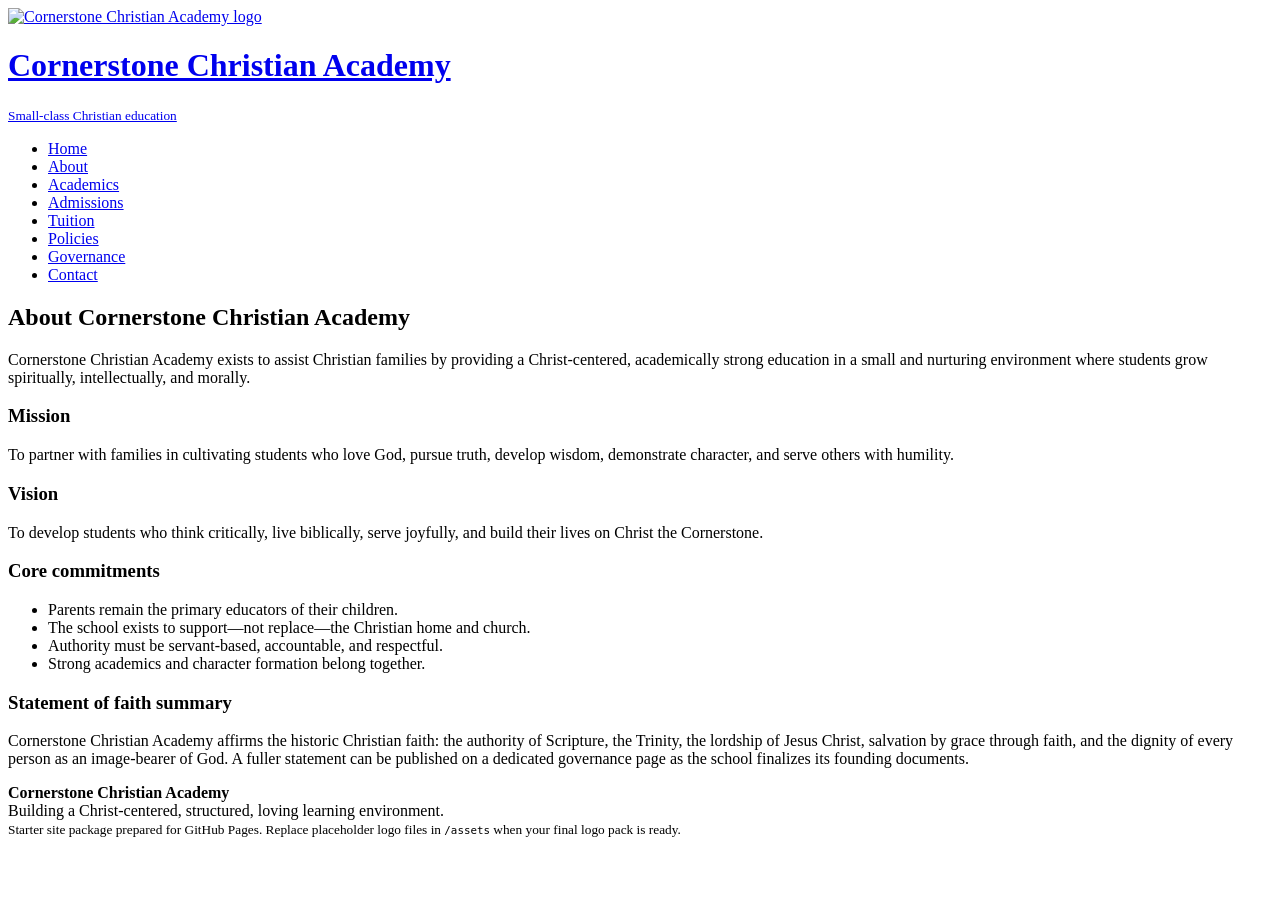
==== about.html @ 10e6d58f "first commit package" ====
<!doctype html>
<html lang="en">
<head>
  <meta charset="utf-8">
  <meta name="viewport" content="width=device-width, initial-scale=1">
  <title>About | Cornerstone Christian Academy</title>
  <meta name="description" content="Cornerstone Christian Academy">
  <link rel="icon" href="/academy/assets/favicon.svg" type="image/svg+xml">
  <link rel="stylesheet" href="/academy/style.css">
</head>
<body>

<header class="site-header">
  <div class="nav-wrap">
    <a class="brand" href="/academy/">
      <img src="/academy/assets/logo-placeholder.svg" alt="Cornerstone Christian Academy logo">
      <div>
        <h1>Cornerstone Christian Academy</h1>
        <small>Small-class Christian education</small>
      </div>
    </a>
    <nav aria-label="Main navigation">
      <ul>
        <li><a href="/academy/">Home</a></li>
        <li><a href="/academy/about.html">About</a></li>
        <li><a href="/academy/academics.html">Academics</a></li>
        <li><a href="/academy/admissions.html">Admissions</a></li>
        <li><a href="/academy/tuition.html">Tuition</a></li>
        <li><a href="/academy/policies.html">Policies</a></li>
        <li><a href="/academy/governance.html">Governance</a></li>
        <li><a href="/academy/contact.html">Contact</a></li>
      </ul>
    </nav>
  </div>
</header>


<main>
  <section class="page-hero">
    <h2>About Cornerstone Christian Academy</h2>
    <p class="section-intro">Cornerstone Christian Academy exists to assist Christian families by providing a Christ-centered, academically strong education in a small and nurturing environment where students grow spiritually, intellectually, and morally.</p>
  </section>
  <section class="grid two">
    <div class="card">
      <h3>Mission</h3>
      <p>To partner with families in cultivating students who love God, pursue truth, develop wisdom, demonstrate character, and serve others with humility.</p>
      <h3>Vision</h3>
      <p>To develop students who think critically, live biblically, serve joyfully, and build their lives on Christ the Cornerstone.</p>
    </div>
    <div class="card">
      <h3>Core commitments</h3>
      <ul class="checklist">
        <li>Parents remain the primary educators of their children.</li>
        <li>The school exists to support—not replace—the Christian home and church.</li>
        <li>Authority must be servant-based, accountable, and respectful.</li>
        <li>Strong academics and character formation belong together.</li>
      </ul>
    </div>
  </section>
  <section>
    <div class="card">
      <h3>Statement of faith summary</h3>
      <p>Cornerstone Christian Academy affirms the historic Christian faith: the authority of Scripture, the Trinity, the lordship of Jesus Christ, salvation by grace through faith, and the dignity of every person as an image-bearer of God. A fuller statement can be published on a dedicated governance page as the school finalizes its founding documents.</p>
    </div>
  </section>
</main>


<footer>
  <div class="footer-wrap">
    <strong>Cornerstone Christian Academy</strong><br>
    Building a Christ-centered, structured, loving learning environment.<br>
    <small>Starter site package prepared for GitHub Pages. Replace placeholder logo files in <code>/assets</code> when your final logo pack is ready.</small>
  </div>
</footer>

</body>
</html>
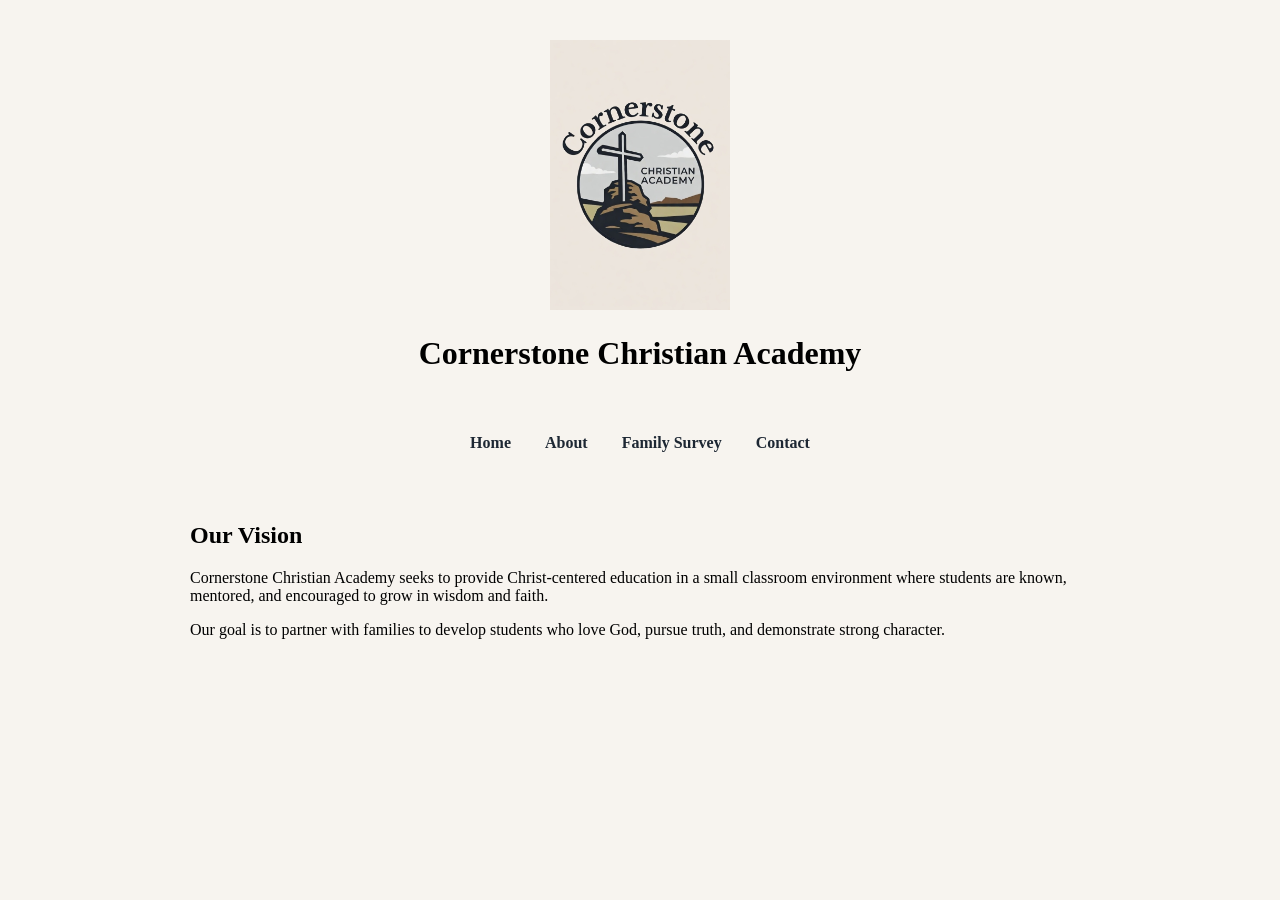
==== commit 99abc98d: "Cornerstone Christian Academy website + logo pack" ====
--- a/about.html
+++ b/about.html
@@ -1,78 +1,42 @@
-<!doctype html>
-<html lang="en">
+
+<!DOCTYPE html>
+<html>
 <head>
-  <meta charset="utf-8">
-  <meta name="viewport" content="width=device-width, initial-scale=1">
-  <title>About | Cornerstone Christian Academy</title>
-  <meta name="description" content="Cornerstone Christian Academy">
-  <link rel="icon" href="/academy/assets/favicon.svg" type="image/svg+xml">
-  <link rel="stylesheet" href="/academy/style.css">
+<meta charset="utf-8">
+<title>About - Cornerstone Christian Academy</title>
+<link rel="stylesheet" href="css/style.css">
 </head>
+
 <body>
 
 <header class="site-header">
-  <div class="nav-wrap">
-    <a class="brand" href="/academy/">
-      <img src="/academy/assets/logo-placeholder.svg" alt="Cornerstone Christian Academy logo">
-      <div>
-        <h1>Cornerstone Christian Academy</h1>
-        <small>Small-class Christian education</small>
-      </div>
-    </a>
-    <nav aria-label="Main navigation">
-      <ul>
-        <li><a href="/academy/">Home</a></li>
-        <li><a href="/academy/about.html">About</a></li>
-        <li><a href="/academy/academics.html">Academics</a></li>
-        <li><a href="/academy/admissions.html">Admissions</a></li>
-        <li><a href="/academy/tuition.html">Tuition</a></li>
-        <li><a href="/academy/policies.html">Policies</a></li>
-        <li><a href="/academy/governance.html">Governance</a></li>
-        <li><a href="/academy/contact.html">Contact</a></li>
-      </ul>
-    </nav>
-  </div>
+<img src="assets/logo/cca-logo-full.png" class="logo">
+<h1>Cornerstone Christian Academy</h1>
 </header>
 
+<nav>
+<a href="index.html">Home</a>
+<a href="about.html">About</a>
+<a href="survey.html">Family Survey</a>
+<a href="contact.html">Contact</a>
+</nav>
 
-<main>
-  <section class="page-hero">
-    <h2>About Cornerstone Christian Academy</h2>
-    <p class="section-intro">Cornerstone Christian Academy exists to assist Christian families by providing a Christ-centered, academically strong education in a small and nurturing environment where students grow spiritually, intellectually, and morally.</p>
-  </section>
-  <section class="grid two">
-    <div class="card">
-      <h3>Mission</h3>
-      <p>To partner with families in cultivating students who love God, pursue truth, develop wisdom, demonstrate character, and serve others with humility.</p>
-      <h3>Vision</h3>
-      <p>To develop students who think critically, live biblically, serve joyfully, and build their lives on Christ the Cornerstone.</p>
-    </div>
-    <div class="card">
-      <h3>Core commitments</h3>
-      <ul class="checklist">
-        <li>Parents remain the primary educators of their children.</li>
-        <li>The school exists to support—not replace—the Christian home and church.</li>
-        <li>Authority must be servant-based, accountable, and respectful.</li>
-        <li>Strong academics and character formation belong together.</li>
-      </ul>
-    </div>
-  </section>
-  <section>
-    <div class="card">
-      <h3>Statement of faith summary</h3>
-      <p>Cornerstone Christian Academy affirms the historic Christian faith: the authority of Scripture, the Trinity, the lordship of Jesus Christ, salvation by grace through faith, and the dignity of every person as an image-bearer of God. A fuller statement can be published on a dedicated governance page as the school finalizes its founding documents.</p>
-    </div>
-  </section>
-</main>
+<div class="container">
 
+<h2>Our Vision</h2>
 
-<footer>
-  <div class="footer-wrap">
-    <strong>Cornerstone Christian Academy</strong><br>
-    Building a Christ-centered, structured, loving learning environment.<br>
-    <small>Starter site package prepared for GitHub Pages. Replace placeholder logo files in <code>/assets</code> when your final logo pack is ready.</small>
-  </div>
-</footer>
+<p>
+Cornerstone Christian Academy seeks to provide Christ-centered education
+in a small classroom environment where students are known, mentored,
+and encouraged to grow in wisdom and faith.
+</p>
+
+<p>
+Our goal is to partner with families to develop students who love God,
+pursue truth, and demonstrate strong character.
+</p>
+
+</div>
 
 </body>
-</html>+</html>
--- a/css/style.css
+++ b/css/style.css
@@ -0,0 +1,38 @@
+
+body {
+    font-family: Georgia, serif;
+    background:#f7f4ef;
+    margin:0;
+}
+
+.site-header{
+    text-align:center;
+    padding:40px 20px;
+}
+
+.logo{
+    width:180px;
+}
+
+nav{
+    text-align:center;
+    margin-bottom:30px;
+}
+
+nav a{
+    margin:0 15px;
+    text-decoration:none;
+    font-weight:bold;
+    color:#1d2733;
+}
+
+.container{
+    max-width:900px;
+    margin:auto;
+    padding:20px;
+}
+
+.hero{
+    text-align:center;
+    margin-top:30px;
+}
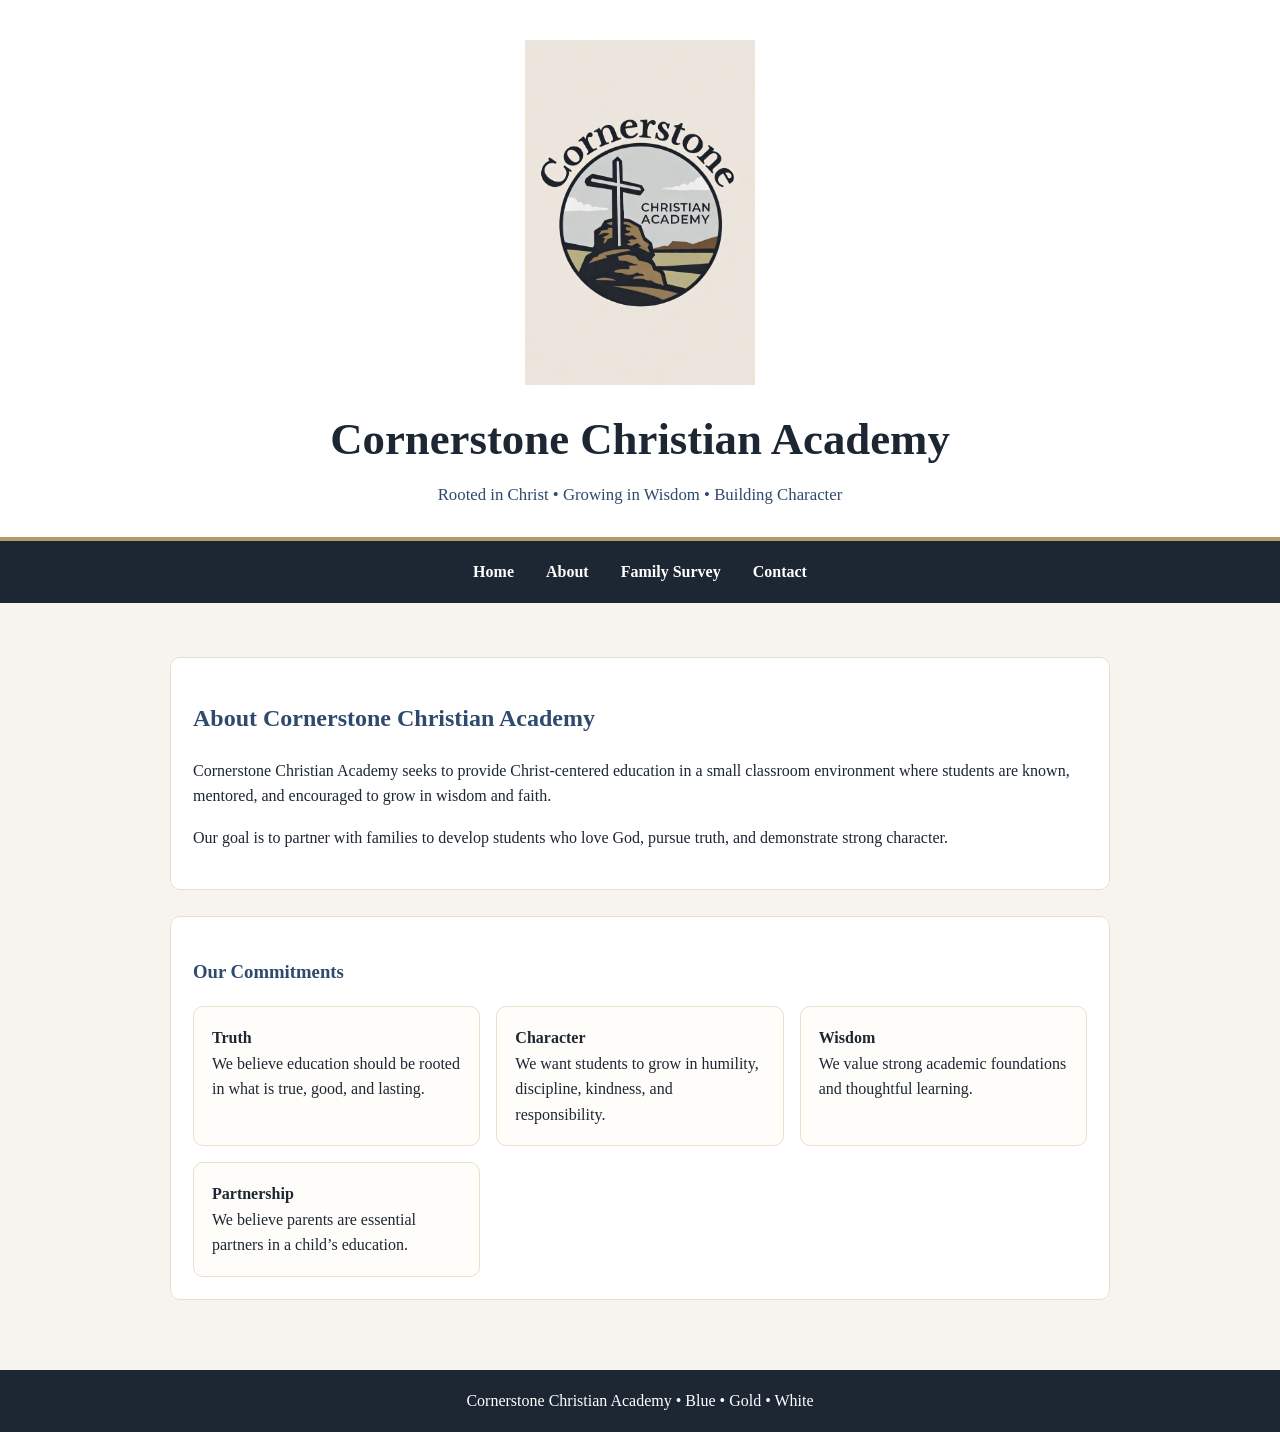
==== commit 5f1aca9f: "academy site pack v2" ====
--- a/about.html
+++ b/about.html
@@ -1,18 +1,20 @@
-
 <!DOCTYPE html>
-<html>
+<html lang="en">
 <head>
 <meta charset="utf-8">
+<meta name="viewport" content="width=device-width, initial-scale=1">
 <title>About - Cornerstone Christian Academy</title>
 <link rel="stylesheet" href="css/style.css">
+<link rel="icon" href="assets/logo/favicon.ico">
 </head>
-
 <body>
 
 <header class="site-header">
-<img src="assets/logo/cca-logo-full.png" class="logo">
-<h1>Cornerstone Christian Academy</h1>
+  <img src="assets/logo/cca-logo-full.png" class="logo" alt="Cornerstone Christian Academy logo">
+  <h1 class="site-title">Cornerstone Christian Academy</h1>
+  <p class="tagline">Rooted in Christ • Growing in Wisdom • Building Character</p>
 </header>
+
 
 <nav>
 <a href="index.html">Home</a>
@@ -21,22 +23,27 @@
 <a href="contact.html">Contact</a>
 </nav>
 
-<div class="container">
+<main class="container">
+  <section class="section">
+    <h2>About Cornerstone Christian Academy</h2>
+    <p>Cornerstone Christian Academy seeks to provide Christ-centered education in a small classroom environment where students are known, mentored, and encouraged to grow in wisdom and faith.</p>
+    <p>Our goal is to partner with families to develop students who love God, pursue truth, and demonstrate strong character.</p>
+  </section>
 
-<h2>Our Vision</h2>
+  <section class="section">
+    <h3>Our Commitments</h3>
+    <div class="grid">
+      <div class="card"><strong>Truth</strong><br>We believe education should be rooted in what is true, good, and lasting.</div>
+      <div class="card"><strong>Character</strong><br>We want students to grow in humility, discipline, kindness, and responsibility.</div>
+      <div class="card"><strong>Wisdom</strong><br>We value strong academic foundations and thoughtful learning.</div>
+      <div class="card"><strong>Partnership</strong><br>We believe parents are essential partners in a child’s education.</div>
+    </div>
+  </section>
+</main>
 
-<p>
-Cornerstone Christian Academy seeks to provide Christ-centered education
-in a small classroom environment where students are known, mentored,
-and encouraged to grow in wisdom and faith.
-</p>
-
-<p>
-Our goal is to partner with families to develop students who love God,
-pursue truth, and demonstrate strong character.
-</p>
-
-</div>
+<footer>
+  Cornerstone Christian Academy • Blue • Gold • White
+</footer>
 
 </body>
 </html>
--- a/css/style.css
+++ b/css/style.css
@@ -1,38 +1,138 @@
 
-body {
-    font-family: Georgia, serif;
-    background:#f7f4ef;
-    margin:0;
+:root{
+  --cca-blue:#1d2733;
+  --cca-blue-alt:#2f4a6d;
+  --cca-gold:#b89a6a;
+  --cca-white:#ffffff;
+  --cca-bg:#f7f4ef;
+  --cca-text:#1d2733;
+}
+
+*{box-sizing:border-box}
+
+body{
+  font-family: Georgia, serif;
+  background: var(--cca-bg);
+  color: var(--cca-text);
+  margin:0;
+  line-height:1.6;
 }
 
 .site-header{
-    text-align:center;
-    padding:40px 20px;
+  background: var(--cca-white);
+  text-align:center;
+  padding:40px 20px 28px;
+  border-bottom:4px solid var(--cca-gold);
 }
 
 .logo{
-    width:180px;
+  width:min(230px, 70vw);
+  height:auto;
+}
+
+.site-title{
+  margin:12px 0 6px;
+  color: var(--cca-blue);
+  font-size: clamp(2rem, 4vw, 2.8rem);
+}
+
+.tagline{
+  margin:0;
+  color: var(--cca-blue-alt);
+  font-size:1.05rem;
 }
 
 nav{
-    text-align:center;
-    margin-bottom:30px;
+  text-align:center;
+  background: var(--cca-blue);
+  padding:14px 10px;
 }
 
 nav a{
-    margin:0 15px;
-    text-decoration:none;
-    font-weight:bold;
-    color:#1d2733;
+  color: var(--cca-white);
+  margin:0 14px;
+  text-decoration:none;
+  font-weight:bold;
+  display:inline-block;
+  padding:4px 0;
+}
+
+nav a:hover{
+  color: var(--cca-gold);
 }
 
 .container{
-    max-width:900px;
-    margin:auto;
-    padding:20px;
+  max-width: 980px;
+  margin: 0 auto;
+  padding: 28px 20px 40px;
 }
 
 .hero{
-    text-align:center;
-    margin-top:30px;
+  text-align:center;
+  margin-top:10px;
 }
+
+.hero h2, h2, h3{
+  color: var(--cca-blue-alt);
+}
+
+.button{
+  display:inline-block;
+  background: var(--cca-gold);
+  color: var(--cca-white);
+  padding: 12px 20px;
+  margin-top: 14px;
+  text-decoration:none;
+  border-radius:6px;
+  font-weight:bold;
+}
+
+.button:hover{
+  background: var(--cca-blue-alt);
+}
+
+.section{
+  background: var(--cca-white);
+  border:1px solid #e7dfd1;
+  border-radius:10px;
+  padding:22px;
+  margin-top:26px;
+}
+
+.grid{
+  display:grid;
+  grid-template-columns: repeat(auto-fit, minmax(220px,1fr));
+  gap:16px;
+}
+
+.card{
+  background:#fffdf9;
+  border:1px solid #eadfcb;
+  border-radius:10px;
+  padding:18px;
+}
+
+ul{
+  padding-left: 22px;
+}
+
+footer{
+  text-align:center;
+  background: var(--cca-blue);
+  color: var(--cca-white);
+  padding:18px 16px;
+  margin-top:30px;
+}
+
+.survey-frame{
+  width:100%;
+  min-height:1200px;
+  border:1px solid #ddd;
+  border-radius:8px;
+  background:#fff;
+}
+
+.note{
+  color:#5b6673;
+  font-size:.97rem;
+}
